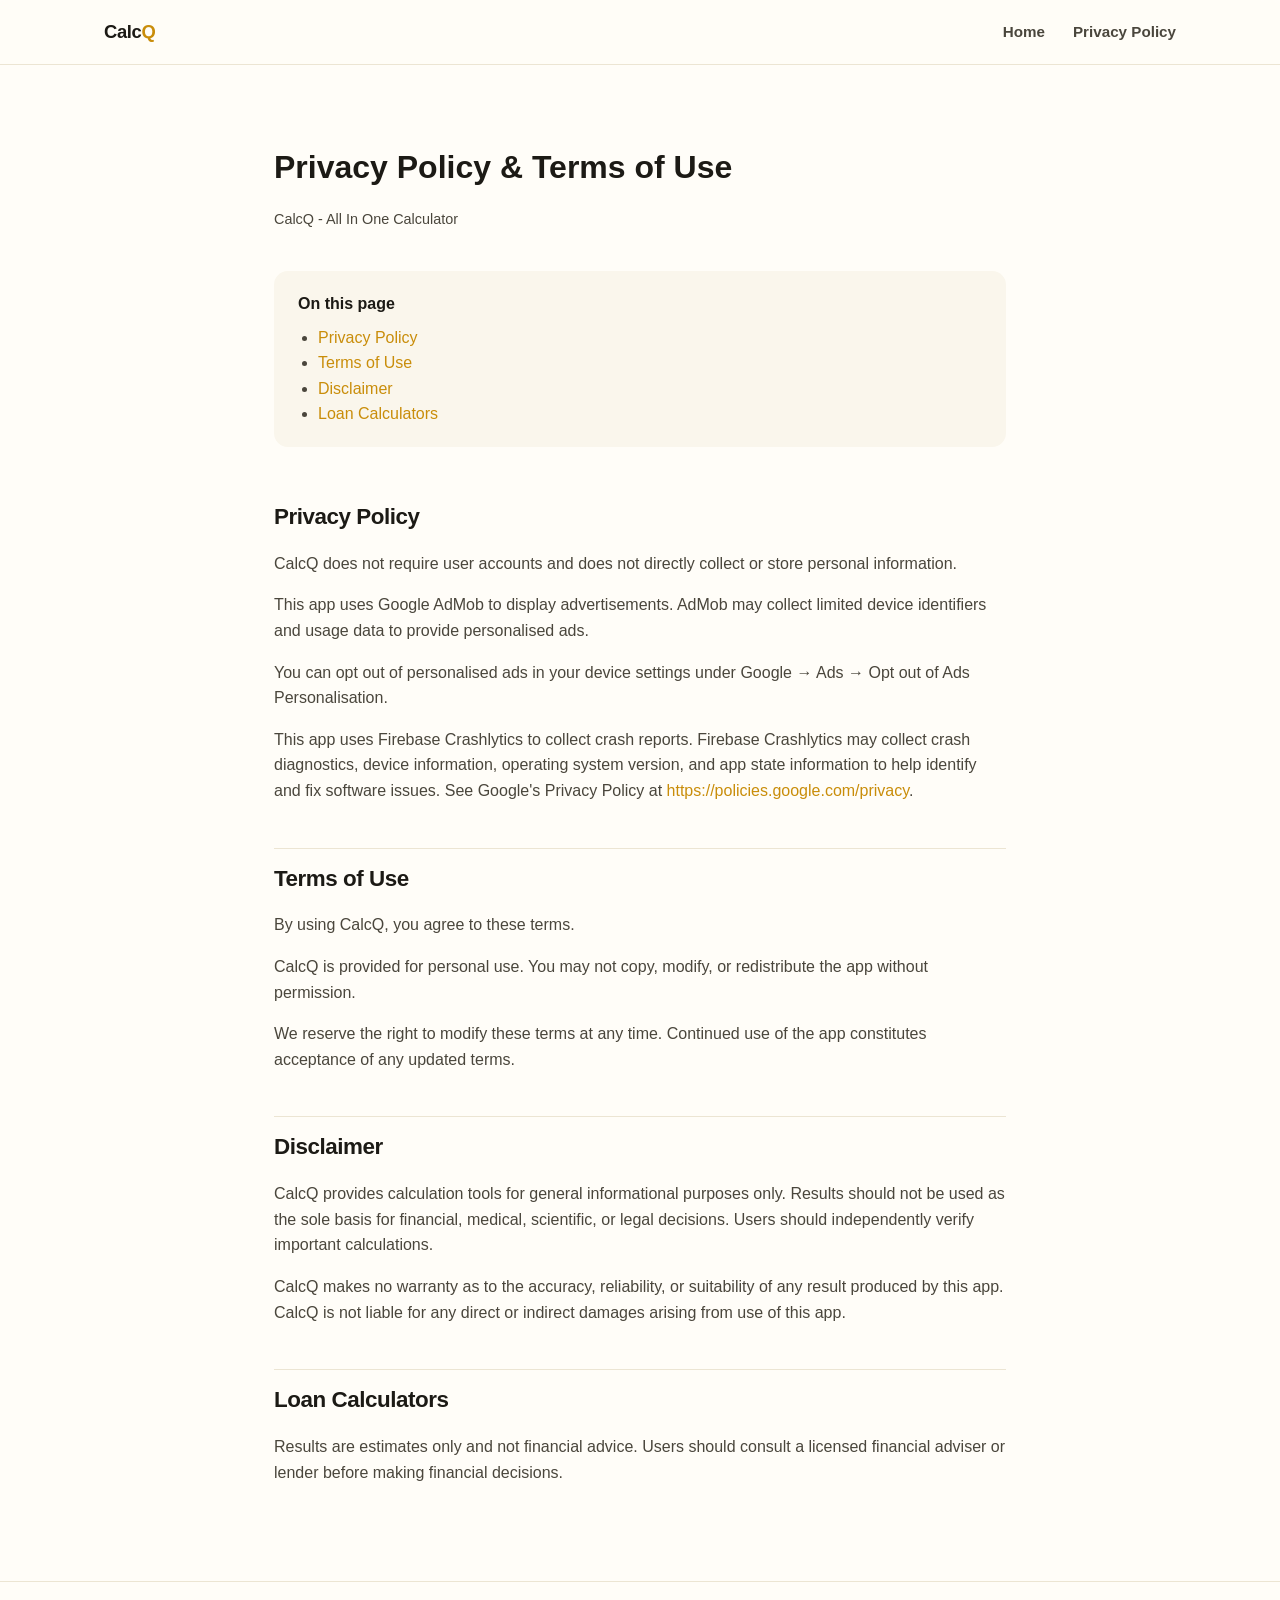
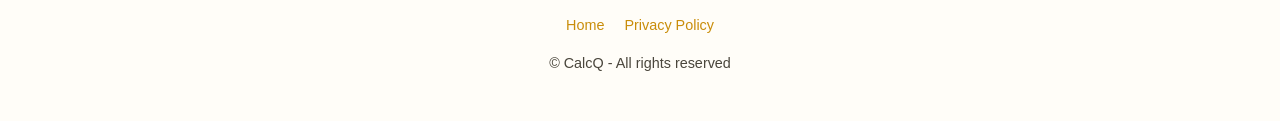
==== privacy.html @ 005120d6 "Add CalcQ landing site Static site for Google Play developer verification, privacy policy, and AdMob" ====
<!DOCTYPE html>
<html lang="en">
<head>
<meta charset="UTF-8">
<meta name="viewport" content="width=device-width, initial-scale=1.0">
<title>Privacy Policy & Terms of Use - CalcQ</title>
<meta name="description" content="Privacy Policy, Terms of Use, and Disclaimer for the CalcQ All In One Calculator app.">
<link rel="canonical" href="./privacy.html">
<link rel="stylesheet" href="style.css">
</head>
<body>

<header class="site-nav">
  <div class="wrap">
    <a class="brand" href="index.html">Calc<span class="accent">Q</span></a>
    <ul class="nav-links">
      <li><a href="index.html">Home</a></li>
      <li><a href="privacy.html">Privacy Policy</a></li>
    </ul>
  </div>
</header>

<main class="legal">
  <div class="wrap">
    <h1>Privacy Policy &amp; Terms of Use</h1>
    <p class="updated">CalcQ - All In One Calculator</p>

    <div class="toc">
      <p>On this page</p>
      <ul>
        <li><a href="#privacy-policy">Privacy Policy</a></li>
        <li><a href="#terms-of-use">Terms of Use</a></li>
        <li><a href="#disclaimer">Disclaimer</a></li>
        <li><a href="#loan-calculators">Loan Calculators</a></li>
      </ul>
    </div>

    <h2 id="privacy-policy">Privacy Policy</h2>
    <p>CalcQ does not require user accounts and does not directly collect or store personal information.</p>
    <p>This app uses Google AdMob to display advertisements. AdMob may collect limited device identifiers and usage data to provide personalised ads.</p>
    <p>You can opt out of personalised ads in your device settings under Google &rarr; Ads &rarr; Opt out of Ads Personalisation.</p>
    <p>This app uses Firebase Crashlytics to collect crash reports. Firebase Crashlytics may collect crash diagnostics, device information, operating system version, and app state information to help identify and fix software issues. See Google's Privacy Policy at <a href="https://policies.google.com/privacy" target="_blank" rel="noopener">https://policies.google.com/privacy</a>.</p>

    <h2 id="terms-of-use">Terms of Use</h2>
    <p>By using CalcQ, you agree to these terms.</p>
    <p>CalcQ is provided for personal use. You may not copy, modify, or redistribute the app without permission.</p>
    <p>We reserve the right to modify these terms at any time. Continued use of the app constitutes acceptance of any updated terms.</p>

    <h2 id="disclaimer">Disclaimer</h2>
    <p>CalcQ provides calculation tools for general informational purposes only. Results should not be used as the sole basis for financial, medical, scientific, or legal decisions. Users should independently verify important calculations.</p>
    <p>CalcQ makes no warranty as to the accuracy, reliability, or suitability of any result produced by this app. CalcQ is not liable for any direct or indirect damages arising from use of this app.</p>

    <h2 id="loan-calculators">Loan Calculators</h2>
    <p>Results are estimates only and not financial advice. Users should consult a licensed financial adviser or lender before making financial decisions.</p>
  </div>
</main>

<footer>
  <nav>
    <a href="index.html">Home</a>
    <a href="privacy.html">Privacy Policy</a>
  </nav>
  <p>&copy; CalcQ - All rights reserved</p>
</footer>

</body>
</html>
---- style.css ----
:root {
  --ink: #1c1a15;
  --ink-soft: #4a463c;
  --paper: #fffdf8;
  --cream: #faf6ec;
  --gold: #e6a817;
  --gold-dark: #c98d0a;
  --card-border: #ece5d3;
  --radius: 14px;
  --max-width: 1120px;
}

* { box-sizing: border-box; }

html { scroll-behavior: smooth; }

body {
  margin: 0;
  font-family: -apple-system, BlinkMacSystemFont, "Segoe UI", Roboto, Helvetica, Arial, sans-serif;
  color: var(--ink);
  background: var(--paper);
  line-height: 1.6;
}

a { color: var(--gold-dark); text-decoration: none; }
a:hover { text-decoration: underline; }

img { max-width: 100%; display: block; }

.wrap {
  max-width: var(--max-width);
  margin: 0 auto;
  padding: 0 24px;
}

/* Nav */
.site-nav {
  position: sticky;
  top: 0;
  z-index: 50;
  background: rgba(255, 253, 248, 0.9);
  backdrop-filter: saturate(180%) blur(8px);
  border-bottom: 1px solid var(--card-border);
}

.site-nav .wrap {
  display: flex;
  align-items: center;
  justify-content: space-between;
  height: 64px;
}

.brand {
  font-weight: 800;
  font-size: 1.15rem;
  color: var(--ink);
  letter-spacing: -0.02em;
}

.brand:hover { text-decoration: none; }

.brand .accent { color: var(--gold-dark); }

.nav-links {
  display: flex;
  gap: 28px;
  list-style: none;
  margin: 0;
  padding: 0;
}

.nav-links a {
  color: var(--ink-soft);
  font-weight: 600;
  font-size: 0.95rem;
}

.nav-links a:hover { color: var(--ink); text-decoration: none; }

/* Hero */
.hero {
  background: linear-gradient(180deg, var(--cream) 0%, var(--paper) 100%);
  padding: 72px 0 56px;
}

.hero-grid {
  display: grid;
  grid-template-columns: 1.1fr 0.9fr;
  gap: 48px;
  align-items: center;
}

.hero-copy { text-align: left; }

.hero h1 {
  font-size: clamp(2rem, 5vw, 3.2rem);
  margin: 0 0 16px;
  letter-spacing: -0.03em;
  font-weight: 800;
}

.hero .tagline {
  font-size: clamp(1.05rem, 2vw, 1.3rem);
  color: var(--ink-soft);
  max-width: 480px;
  margin: 0 0 32px;
}

.hero-showcase {
  display: flex;
  flex-direction: column;
  align-items: center;
  gap: 18px;
}

.phone-frame {
  position: relative;
  width: 240px;
  aspect-ratio: 9 / 19.5;
  background: var(--ink);
  border-radius: 32px;
  padding: 10px;
  box-shadow: 0 24px 48px rgba(28, 26, 21, 0.22);
}

.phone-notch {
  position: absolute;
  top: 10px;
  left: 50%;
  transform: translateX(-50%);
  width: 70px;
  height: 14px;
  background: var(--ink);
  border-radius: 0 0 12px 12px;
  z-index: 2;
}

.phone-screen {
  position: relative;
  width: 100%;
  height: 100%;
  border-radius: 22px;
  overflow: hidden;
  background: #0c0b09;
}

.phone-screen .slide {
  position: absolute;
  inset: 0;
  width: 100%;
  height: 100%;
  object-fit: cover;
  opacity: 0;
  transition: opacity 0.5s ease;
}

.phone-screen .slide.active {
  opacity: 1;
}

.slide-dots {
  display: flex;
  gap: 8px;
}

.slide-dot {
  width: 8px;
  height: 8px;
  border-radius: 50%;
  border: none;
  background: var(--card-border);
  cursor: pointer;
  padding: 0;
  transition: background 0.2s ease, transform 0.2s ease;
}

.slide-dot.active {
  background: var(--gold-dark);
  transform: scale(1.25);
}

@media (max-width: 820px) {
  .hero-grid {
    grid-template-columns: 1fr;
    text-align: center;
  }
  .hero-copy { text-align: center; }
  .hero .tagline { margin-left: auto; margin-right: auto; }
}

.btn {
  display: inline-flex;
  align-items: center;
  gap: 10px;
  padding: 14px 28px;
  border-radius: 999px;
  font-weight: 700;
  font-size: 1rem;
  border: 2px solid transparent;
  cursor: pointer;
  transition: transform 0.15s ease, box-shadow 0.15s ease, background 0.15s ease;
}

.btn:hover { text-decoration: none; transform: translateY(-2px); }

.btn-primary {
  background: var(--gold);
  color: #21190a;
  box-shadow: 0 6px 18px rgba(230, 168, 23, 0.35);
}

.btn-primary:hover {
  background: var(--gold-dark);
  box-shadow: 0 8px 22px rgba(201, 141, 10, 0.4);
}

.btn-outline {
  background: transparent;
  border-color: var(--card-border);
  color: var(--ink);
}

.btn-outline:hover { border-color: var(--gold-dark); color: var(--gold-dark); }

/* Sections */
section { padding: 64px 0; }

.section-alt { background: var(--cream); }

h2 {
  font-size: clamp(1.6rem, 3vw, 2.1rem);
  letter-spacing: -0.02em;
  margin: 0 0 12px;
  text-align: center;
}

.section-lead {
  text-align: center;
  color: var(--ink-soft);
  max-width: 620px;
  margin: 0 auto 40px;
}

/* Feature cards */
.card-grid {
  display: grid;
  grid-template-columns: repeat(auto-fit, minmax(220px, 1fr));
  gap: 20px;
}

.card {
  background: var(--paper);
  border: 1px solid var(--card-border);
  border-radius: var(--radius);
  padding: 28px 22px;
  transition: transform 0.15s ease, box-shadow 0.15s ease;
}

.card:hover {
  transform: translateY(-4px);
  box-shadow: 0 12px 28px rgba(28, 26, 21, 0.08);
}

.card .icon {
  width: 44px;
  height: 44px;
  border-radius: 10px;
  background: var(--gold);
  display: flex;
  align-items: center;
  justify-content: center;
  font-size: 1.3rem;
  margin-bottom: 16px;
}

.card h3 {
  margin: 0 0 8px;
  font-size: 1.1rem;
}

.card p {
  margin: 0;
  color: var(--ink-soft);
  font-size: 0.95rem;
}

/* Trust / privacy section */
.trust-list {
  list-style: none;
  padding: 0;
  margin: 0 auto;
  max-width: 640px;
  display: flex;
  flex-direction: column;
  gap: 14px;
}

.trust-list li {
  display: flex;
  gap: 12px;
  align-items: flex-start;
  color: var(--ink-soft);
}

.trust-list li::before {
  content: "\2713";
  flex-shrink: 0;
  width: 24px;
  height: 24px;
  border-radius: 50%;
  background: var(--gold);
  color: #21190a;
  font-weight: 800;
  font-size: 0.8rem;
  display: flex;
  align-items: center;
  justify-content: center;
}

/* Links row (privacy/terms/ads.txt) */
.link-cards {
  display: grid;
  grid-template-columns: repeat(auto-fit, minmax(200px, 1fr));
  gap: 18px;
}

.link-card {
  display: block;
  background: var(--paper);
  border: 1px solid var(--card-border);
  border-radius: var(--radius);
  padding: 22px;
  font-weight: 700;
  color: var(--ink);
  transition: border-color 0.15s ease, transform 0.15s ease;
}

.link-card:hover {
  text-decoration: none;
  border-color: var(--gold-dark);
  transform: translateY(-3px);
}

.link-card span {
  display: block;
  font-weight: 400;
  color: var(--ink-soft);
  font-size: 0.9rem;
  margin-top: 6px;
}

/* Footer */
footer {
  border-top: 1px solid var(--card-border);
  padding: 32px 0;
  text-align: center;
  color: var(--ink-soft);
  font-size: 0.9rem;
}

footer nav {
  display: flex;
  justify-content: center;
  gap: 20px;
  margin-bottom: 12px;
  flex-wrap: wrap;
}

/* Legal content pages */
.legal {
  padding: 56px 0 80px;
}

.legal .wrap { max-width: 780px; }

.legal h1 {
  font-size: 2rem;
  margin-bottom: 8px;
}

.legal .updated {
  color: var(--ink-soft);
  font-size: 0.9rem;
  margin-bottom: 40px;
}

.legal h2 {
  text-align: left;
  font-size: 1.4rem;
  margin-top: 44px;
  padding-top: 12px;
  border-top: 1px solid var(--card-border);
}

.legal h2:first-of-type { border-top: none; margin-top: 0; }

.legal p, .legal li { color: var(--ink-soft); }

.legal code {
  background: var(--cream);
  padding: 2px 6px;
  border-radius: 4px;
  font-size: 0.9em;
}

.toc {
  background: var(--cream);
  border-radius: var(--radius);
  padding: 20px 24px;
  margin-bottom: 40px;
}

.toc p { margin: 0 0 8px; font-weight: 700; color: var(--ink); }

.toc ul { margin: 0; padding-left: 20px; }

pre.code-block {
  background: var(--ink);
  color: #f5e9c8;
  padding: 18px 20px;
  border-radius: 10px;
  overflow-x: auto;
  font-size: 0.92rem;
}

@media (max-width: 640px) {
  .nav-links { gap: 16px; }
  .nav-links a { font-size: 0.85rem; }
  section { padding: 48px 0; }
}
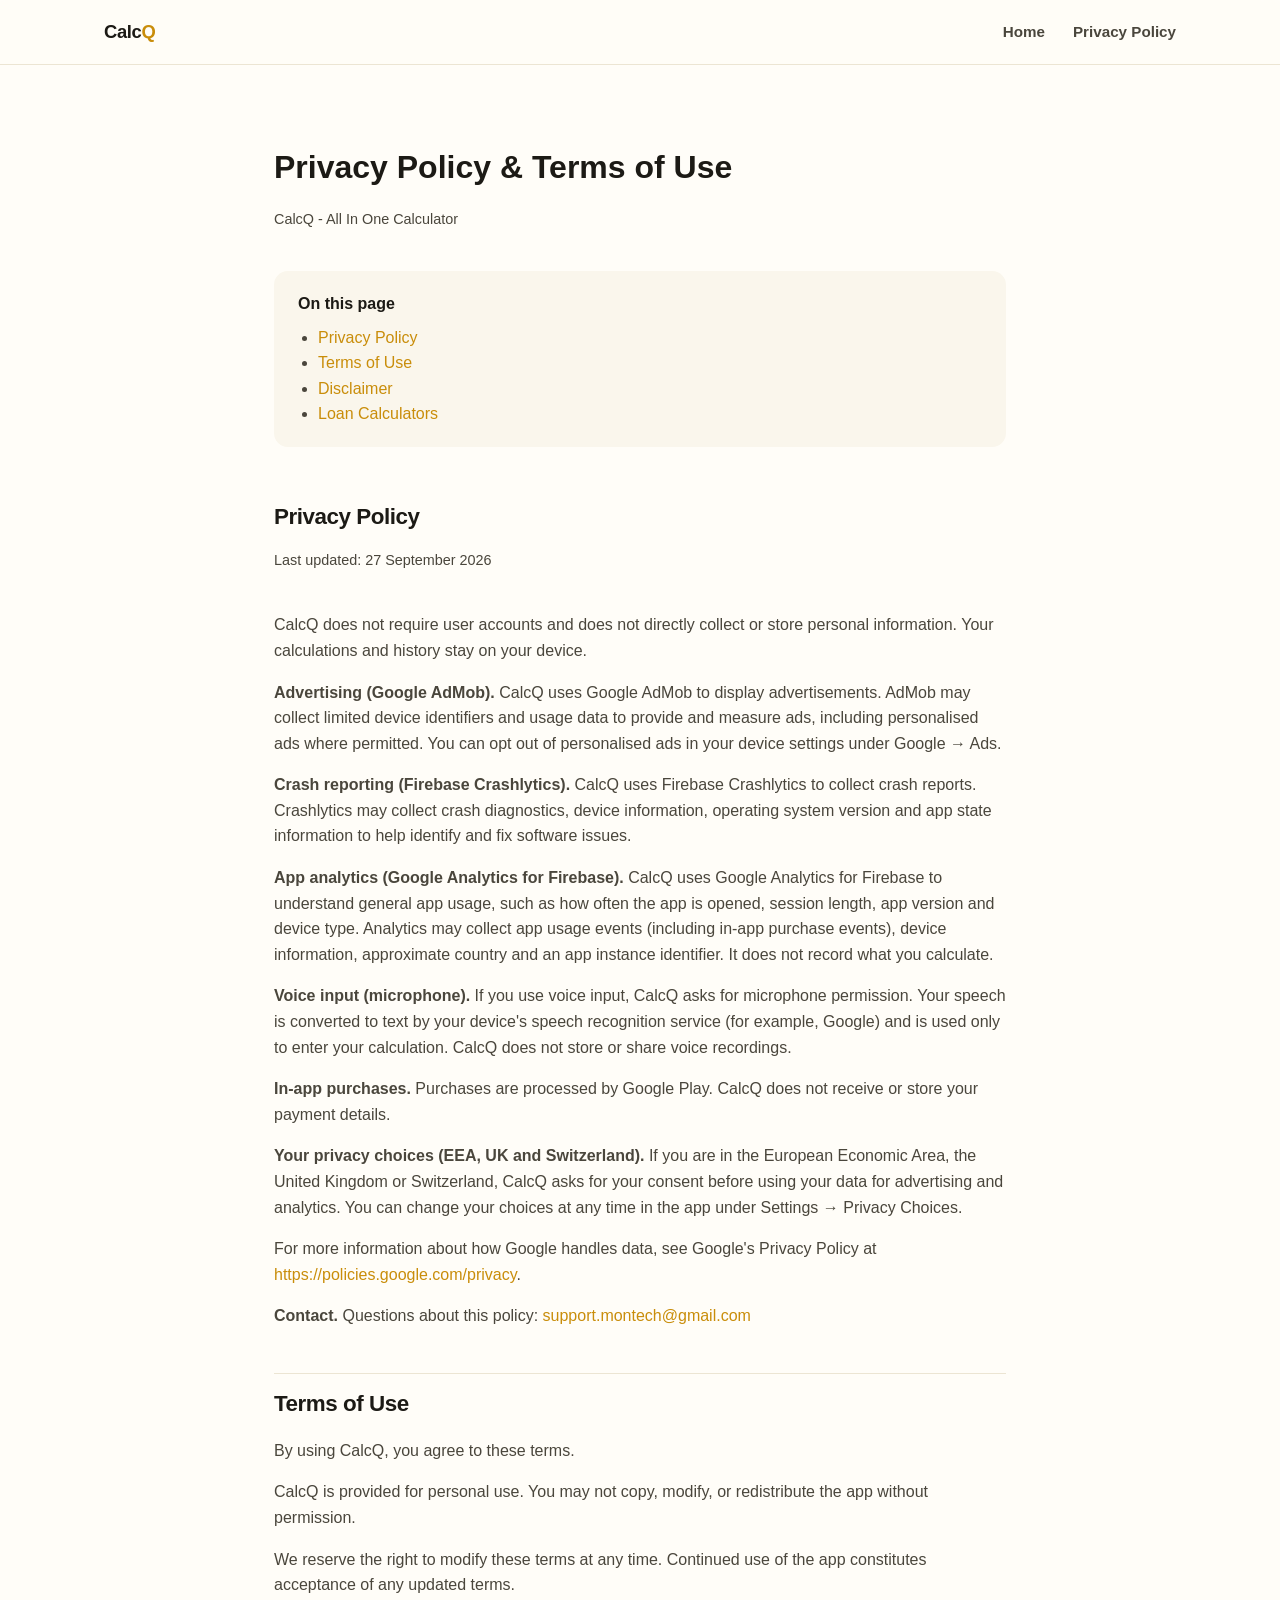
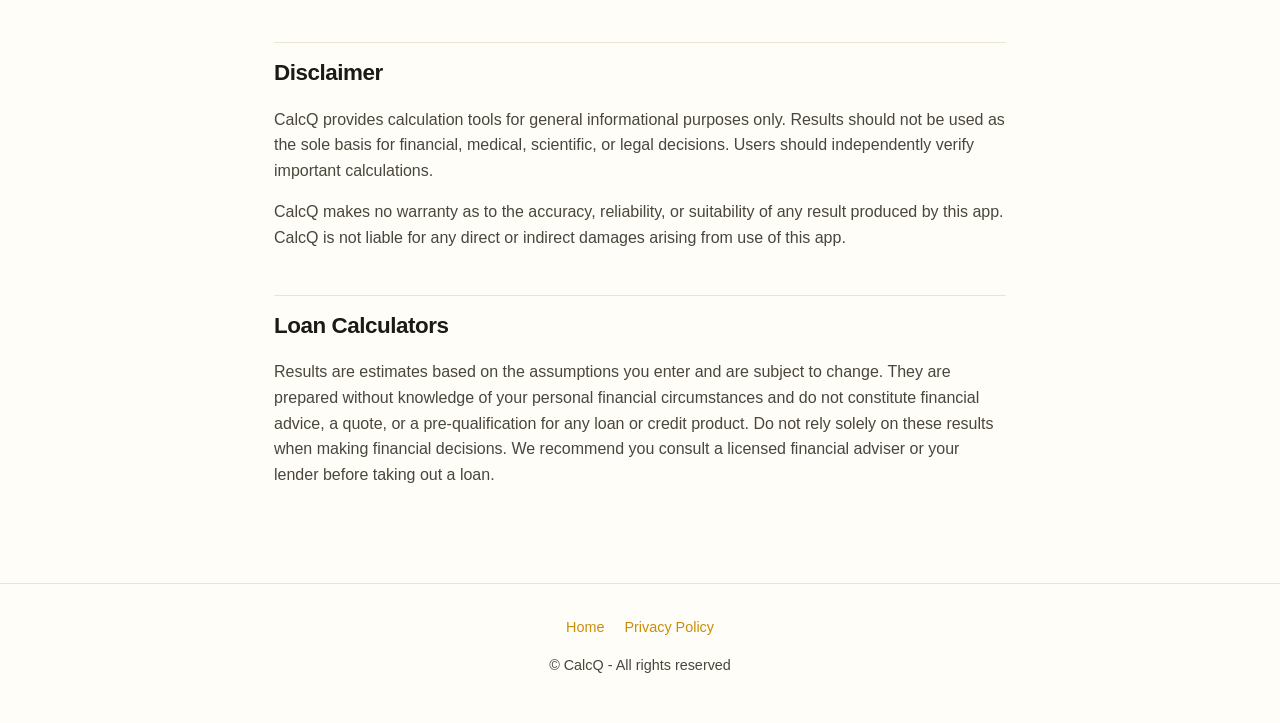
==== commit 94f8bdcf: "Update CalcQ privacy policy: Analytics, consent, microphone Co-Authored-By: Claude Opus 5.5 <noreply" ====
--- a/privacy.html
+++ b/privacy.html
@@ -36,10 +36,16 @@
     </div>
 
     <h2 id="privacy-policy">Privacy Policy</h2>
-    <p>CalcQ does not require user accounts and does not directly collect or store personal information.</p>
-    <p>This app uses Google AdMob to display advertisements. AdMob may collect limited device identifiers and usage data to provide personalised ads.</p>
-    <p>You can opt out of personalised ads in your device settings under Google &rarr; Ads &rarr; Opt out of Ads Personalisation.</p>
-    <p>This app uses Firebase Crashlytics to collect crash reports. Firebase Crashlytics may collect crash diagnostics, device information, operating system version, and app state information to help identify and fix software issues. See Google's Privacy Policy at <a href="https://policies.google.com/privacy" target="_blank" rel="noopener">https://policies.google.com/privacy</a>.</p>
+    <p class="updated">Last updated: 27 September 2026</p>
+    <p>CalcQ does not require user accounts and does not directly collect or store personal information. Your calculations and history stay on your device.</p>
+    <p><strong>Advertising (Google AdMob).</strong> CalcQ uses Google AdMob to display advertisements. AdMob may collect limited device identifiers and usage data to provide and measure ads, including personalised ads where permitted. You can opt out of personalised ads in your device settings under Google &rarr; Ads.</p>
+    <p><strong>Crash reporting (Firebase Crashlytics).</strong> CalcQ uses Firebase Crashlytics to collect crash reports. Crashlytics may collect crash diagnostics, device information, operating system version and app state information to help identify and fix software issues.</p>
+    <p><strong>App analytics (Google Analytics for Firebase).</strong> CalcQ uses Google Analytics for Firebase to understand general app usage, such as how often the app is opened, session length, app version and device type. Analytics may collect app usage events (including in-app purchase events), device information, approximate country and an app instance identifier. It does not record what you calculate.</p>
+    <p><strong>Voice input (microphone).</strong> If you use voice input, CalcQ asks for microphone permission. Your speech is converted to text by your device's speech recognition service (for example, Google) and is used only to enter your calculation. CalcQ does not store or share voice recordings.</p>
+    <p><strong>In-app purchases.</strong> Purchases are processed by Google Play. CalcQ does not receive or store your payment details.</p>
+    <p><strong>Your privacy choices (EEA, UK and Switzerland).</strong> If you are in the European Economic Area, the United Kingdom or Switzerland, CalcQ asks for your consent before using your data for advertising and analytics. You can change your choices at any time in the app under Settings &rarr; Privacy Choices.</p>
+    <p>For more information about how Google handles data, see Google's Privacy Policy at <a href="https://policies.google.com/privacy" target="_blank" rel="noopener">https://policies.google.com/privacy</a>.</p>
+    <p><strong>Contact.</strong> Questions about this policy: <a href="mailto:support.montech@gmail.com">support.montech@gmail.com</a></p>
 
     <h2 id="terms-of-use">Terms of Use</h2>
     <p>By using CalcQ, you agree to these terms.</p>
@@ -51,7 +57,7 @@
     <p>CalcQ makes no warranty as to the accuracy, reliability, or suitability of any result produced by this app. CalcQ is not liable for any direct or indirect damages arising from use of this app.</p>
 
     <h2 id="loan-calculators">Loan Calculators</h2>
-    <p>Results are estimates only and not financial advice. Users should consult a licensed financial adviser or lender before making financial decisions.</p>
+    <p>Results are estimates based on the assumptions you enter and are subject to change. They are prepared without knowledge of your personal financial circumstances and do not constitute financial advice, a quote, or a pre-qualification for any loan or credit product. Do not rely solely on these results when making financial decisions. We recommend you consult a licensed financial adviser or your lender before taking out a loan.</p>
   </div>
 </main>
 
--- a/style.css
+++ b/style.css
@@ -106,6 +106,19 @@
   margin: 0 0 32px;
 }
 
+.hero-actions {
+  display: flex;
+  gap: 14px;
+  flex-wrap: wrap;
+  margin-bottom: 18px;
+}
+
+.hero-note {
+  max-width: 560px;
+  color: var(--ink-soft);
+  margin: 0;
+}
+
 .hero-showcase {
   display: flex;
   flex-direction: column;
@@ -186,6 +199,8 @@
   }
   .hero-copy { text-align: center; }
   .hero .tagline { margin-left: auto; margin-right: auto; }
+  .hero-actions { justify-content: center; }
+  .hero-note { margin-left: auto; margin-right: auto; }
 }
 
 .btn {
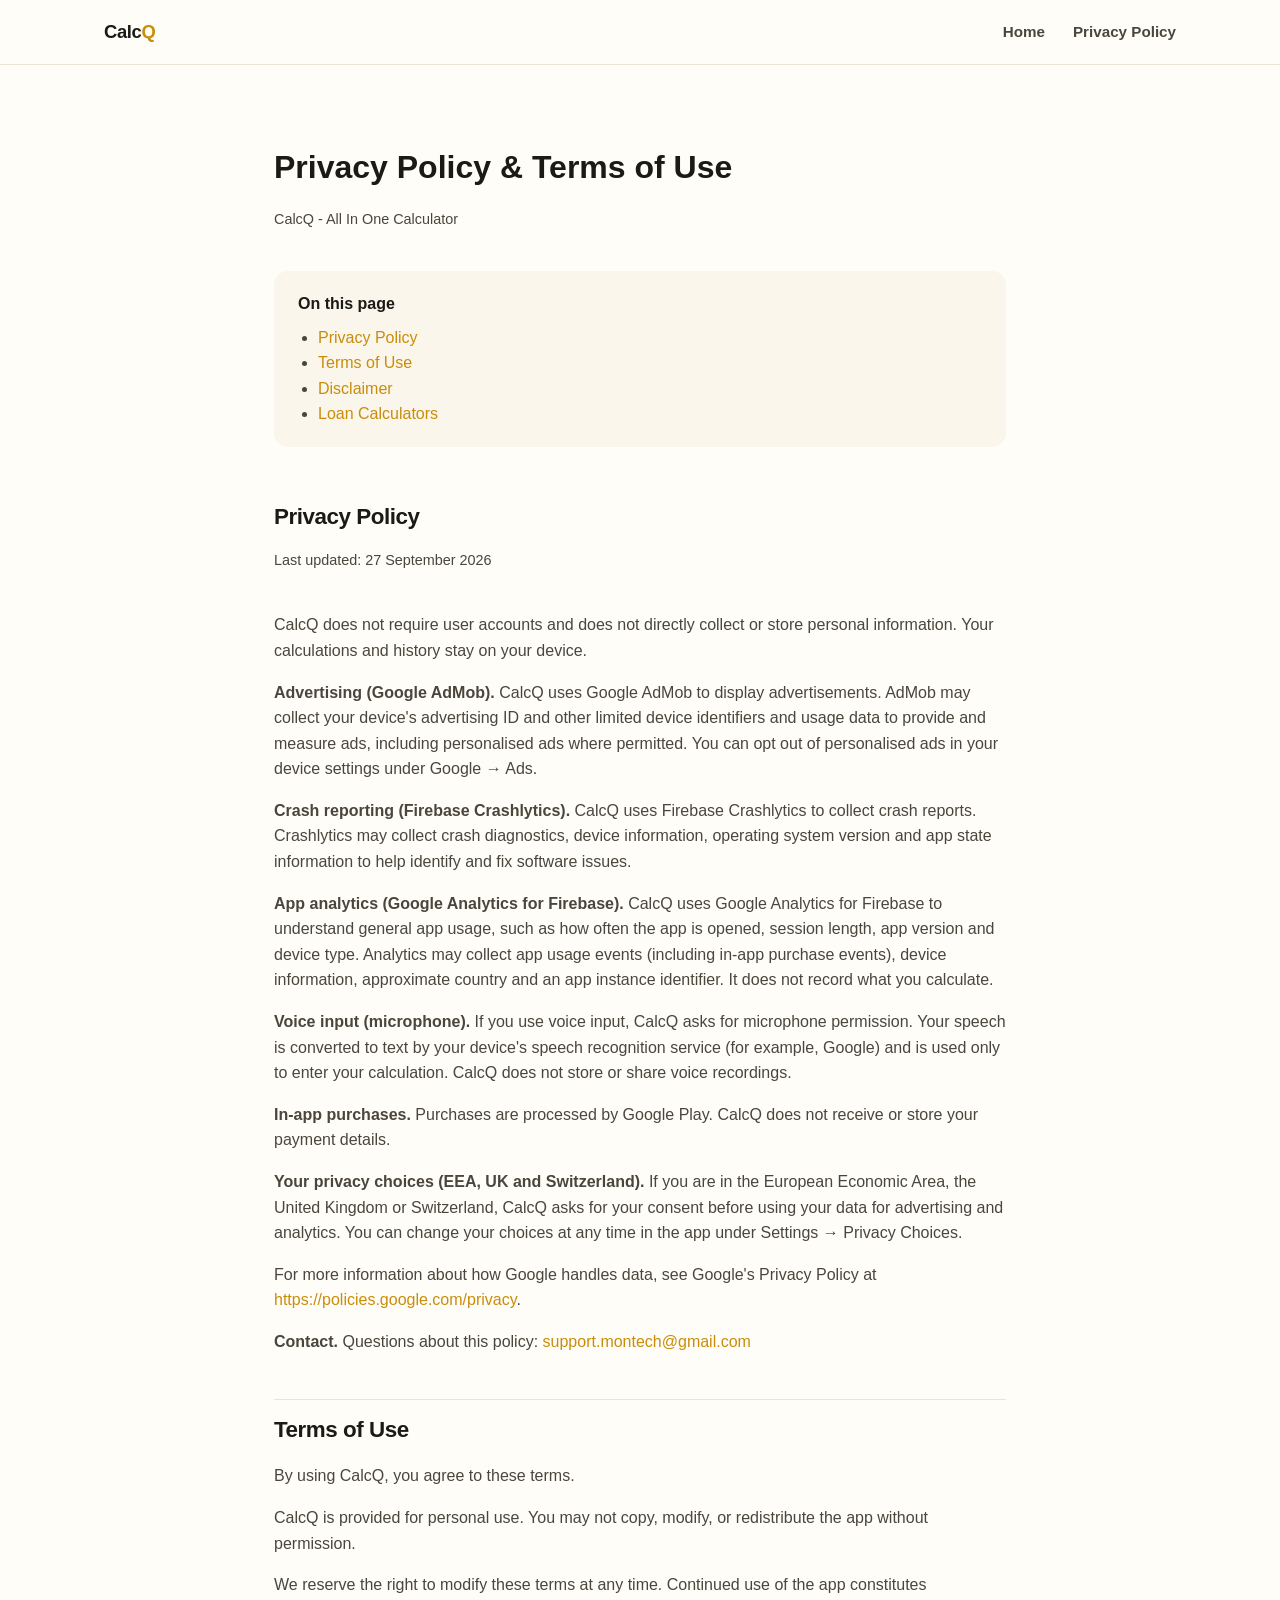
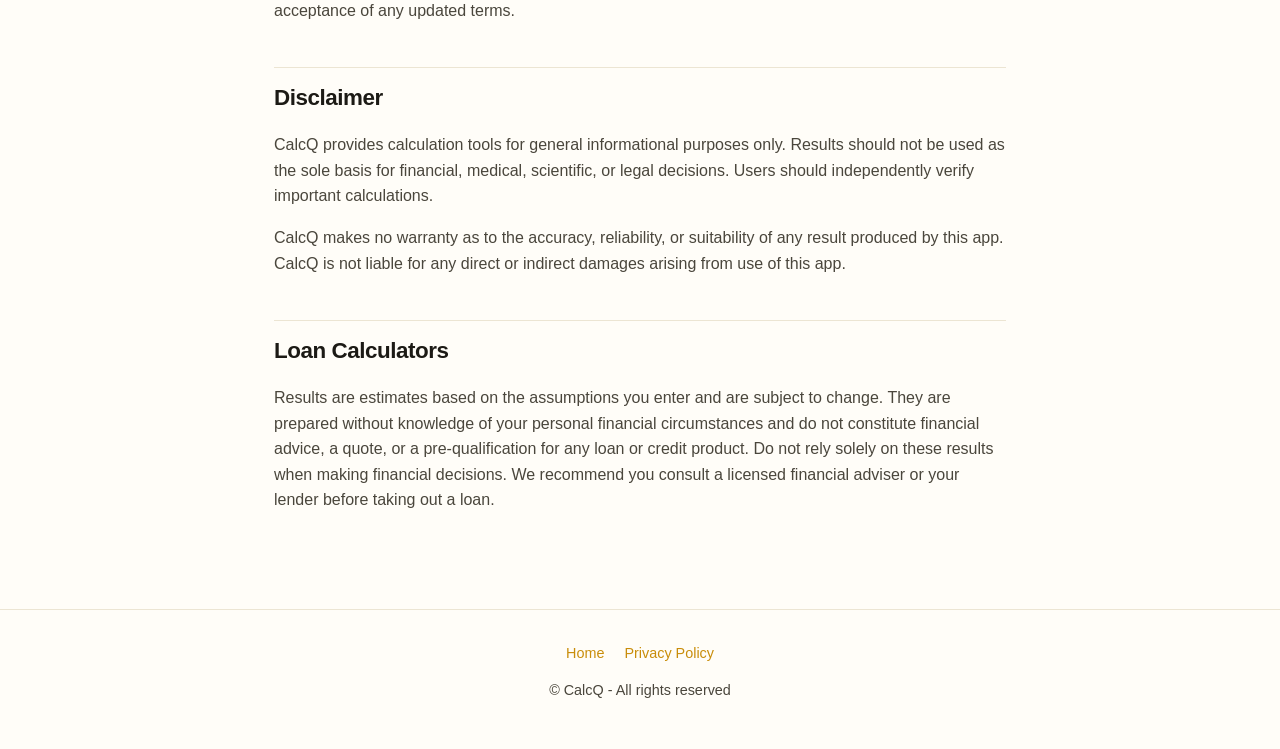
==== commit a8a16b30: "Update site copy and SEO: full feature list, meta/OG tags, sitemap - index.html: cover all calculato" ====
--- a/privacy.html
+++ b/privacy.html
@@ -1,11 +1,20 @@
 <!DOCTYPE html>
 <html lang="en">
 <head>
+<!-- Google tag (gtag.js) -->
+<script async src="https://www.googletagmanager.com/gtag/js?id=G-J29QKY971H"></script>
+<script>
+  window.dataLayer = window.dataLayer || [];
+  function gtag(){dataLayer.push(arguments);}
+  gtag('js', new Date());
+
+  gtag('config', 'G-J29QKY971H');
+</script>
 <meta charset="UTF-8">
 <meta name="viewport" content="width=device-width, initial-scale=1.0">
 <title>Privacy Policy & Terms of Use - CalcQ</title>
 <meta name="description" content="Privacy Policy, Terms of Use, and Disclaimer for the CalcQ All In One Calculator app.">
-<link rel="canonical" href="./privacy.html">
+<link rel="canonical" href="https://montechapps.github.io/privacy.html">
 <link rel="stylesheet" href="style.css">
 </head>
 <body>
@@ -38,7 +47,7 @@
     <h2 id="privacy-policy">Privacy Policy</h2>
     <p class="updated">Last updated: 27 September 2026</p>
     <p>CalcQ does not require user accounts and does not directly collect or store personal information. Your calculations and history stay on your device.</p>
-    <p><strong>Advertising (Google AdMob).</strong> CalcQ uses Google AdMob to display advertisements. AdMob may collect limited device identifiers and usage data to provide and measure ads, including personalised ads where permitted. You can opt out of personalised ads in your device settings under Google &rarr; Ads.</p>
+    <p><strong>Advertising (Google AdMob).</strong> CalcQ uses Google AdMob to display advertisements. AdMob may collect your device's advertising ID and other limited device identifiers and usage data to provide and measure ads, including personalised ads where permitted. You can opt out of personalised ads in your device settings under Google &rarr; Ads.</p>
     <p><strong>Crash reporting (Firebase Crashlytics).</strong> CalcQ uses Firebase Crashlytics to collect crash reports. Crashlytics may collect crash diagnostics, device information, operating system version and app state information to help identify and fix software issues.</p>
     <p><strong>App analytics (Google Analytics for Firebase).</strong> CalcQ uses Google Analytics for Firebase to understand general app usage, such as how often the app is opened, session length, app version and device type. Analytics may collect app usage events (including in-app purchase events), device information, approximate country and an app instance identifier. It does not record what you calculate.</p>
     <p><strong>Voice input (microphone).</strong> If you use voice input, CalcQ asks for microphone permission. Your speech is converted to text by your device's speech recognition service (for example, Google) and is used only to enter your calculation. CalcQ does not store or share voice recordings.</p>
